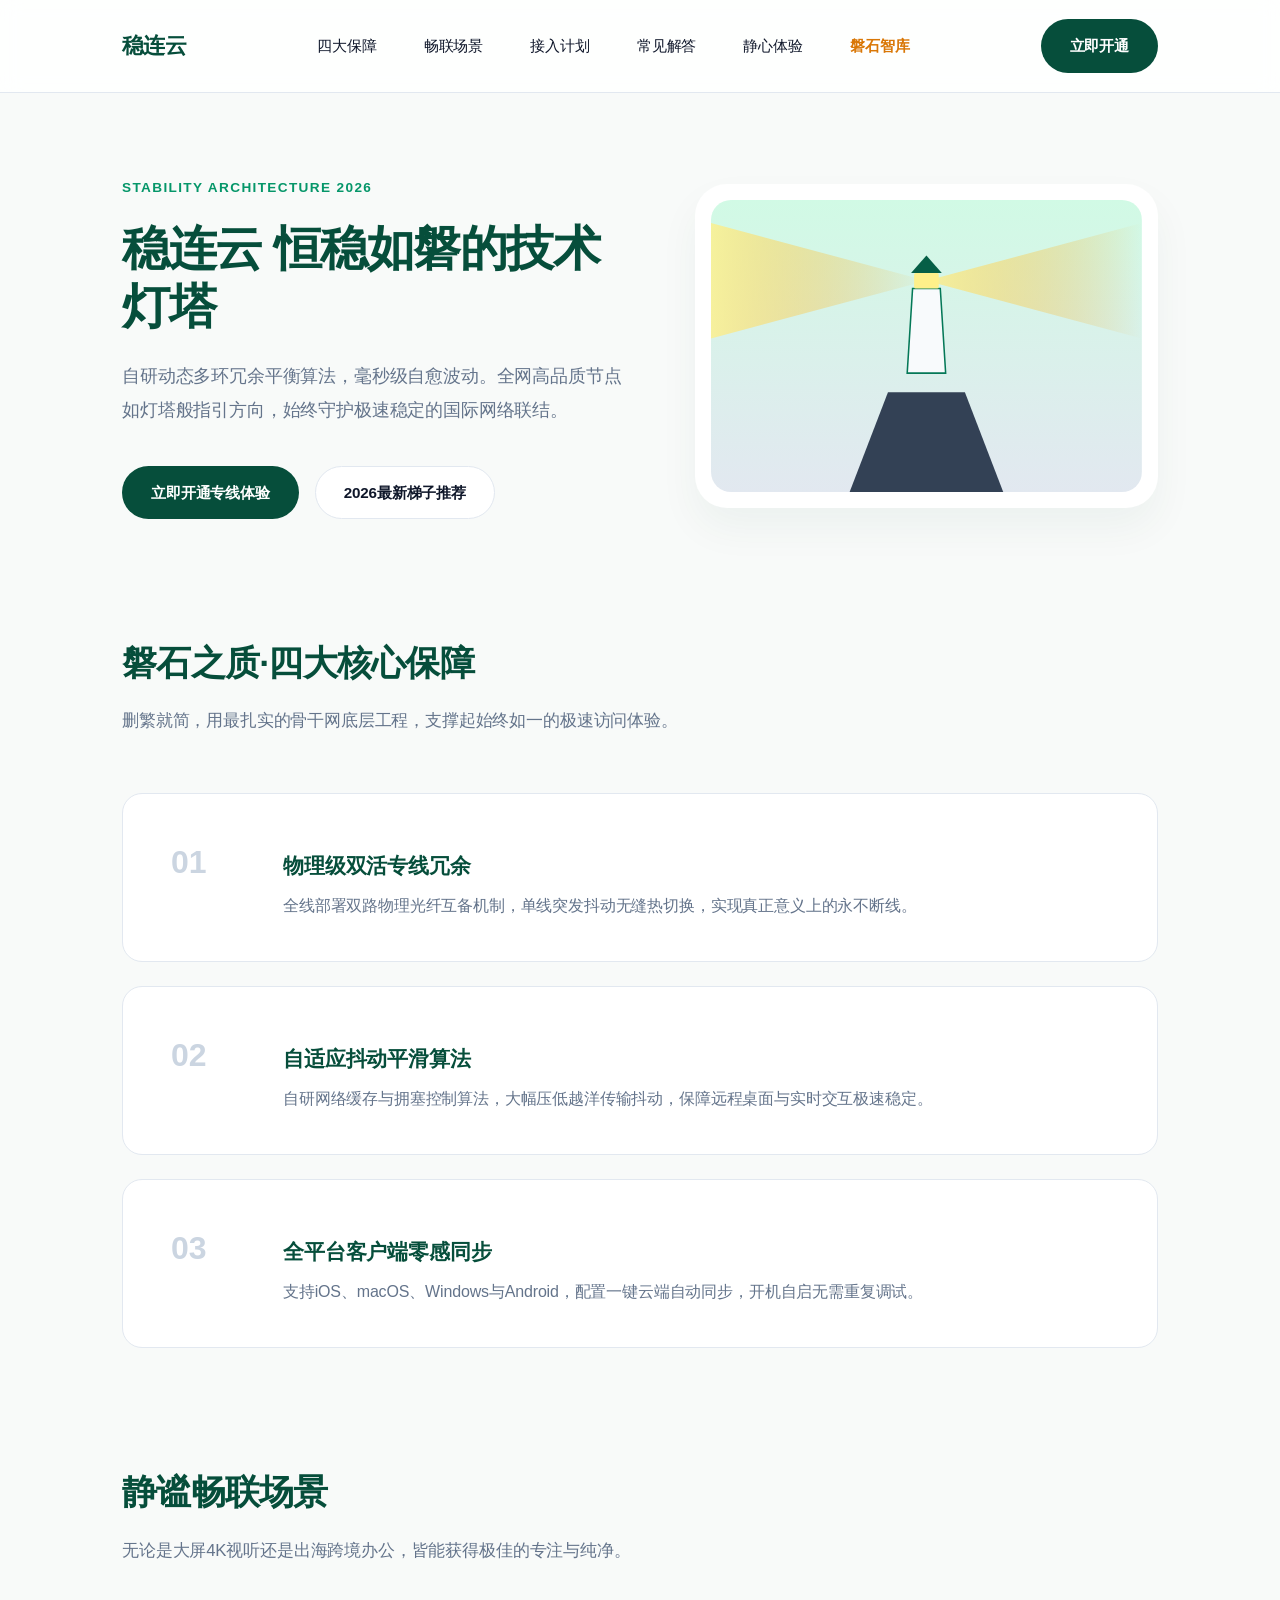
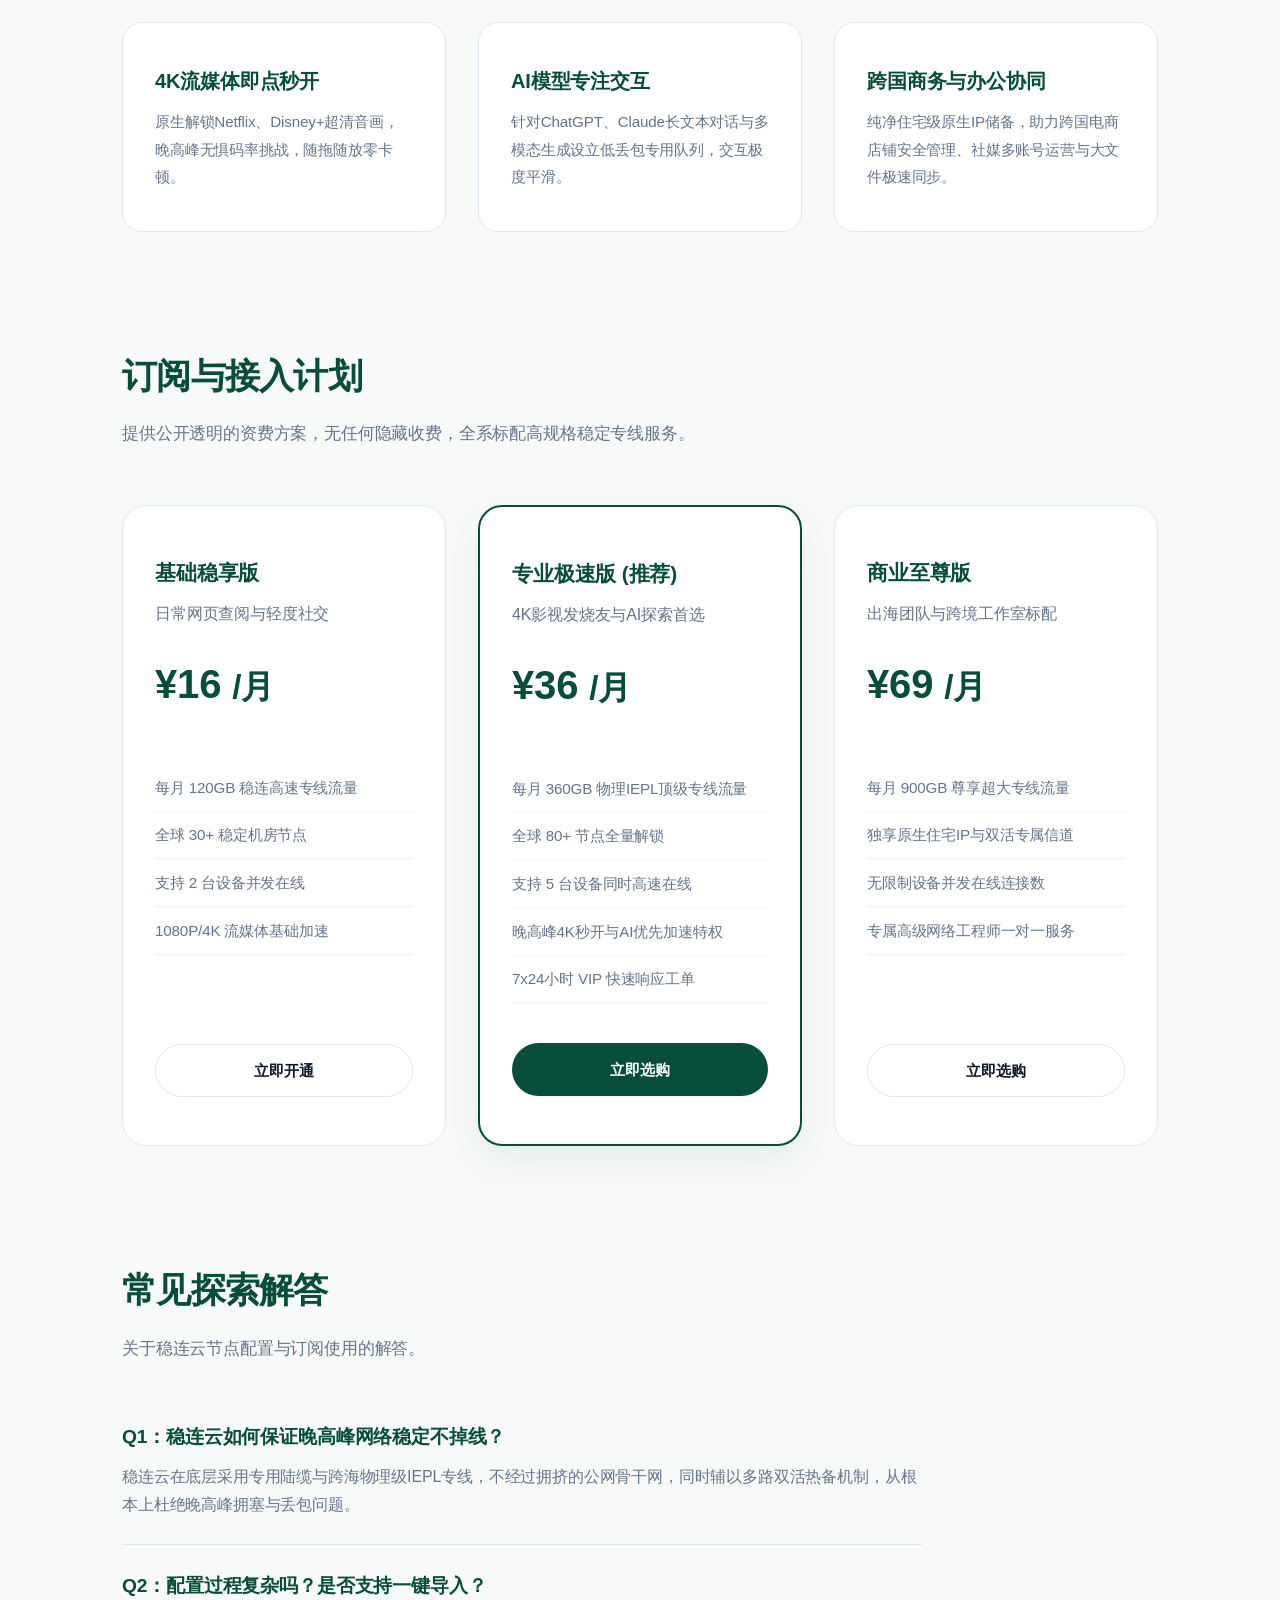
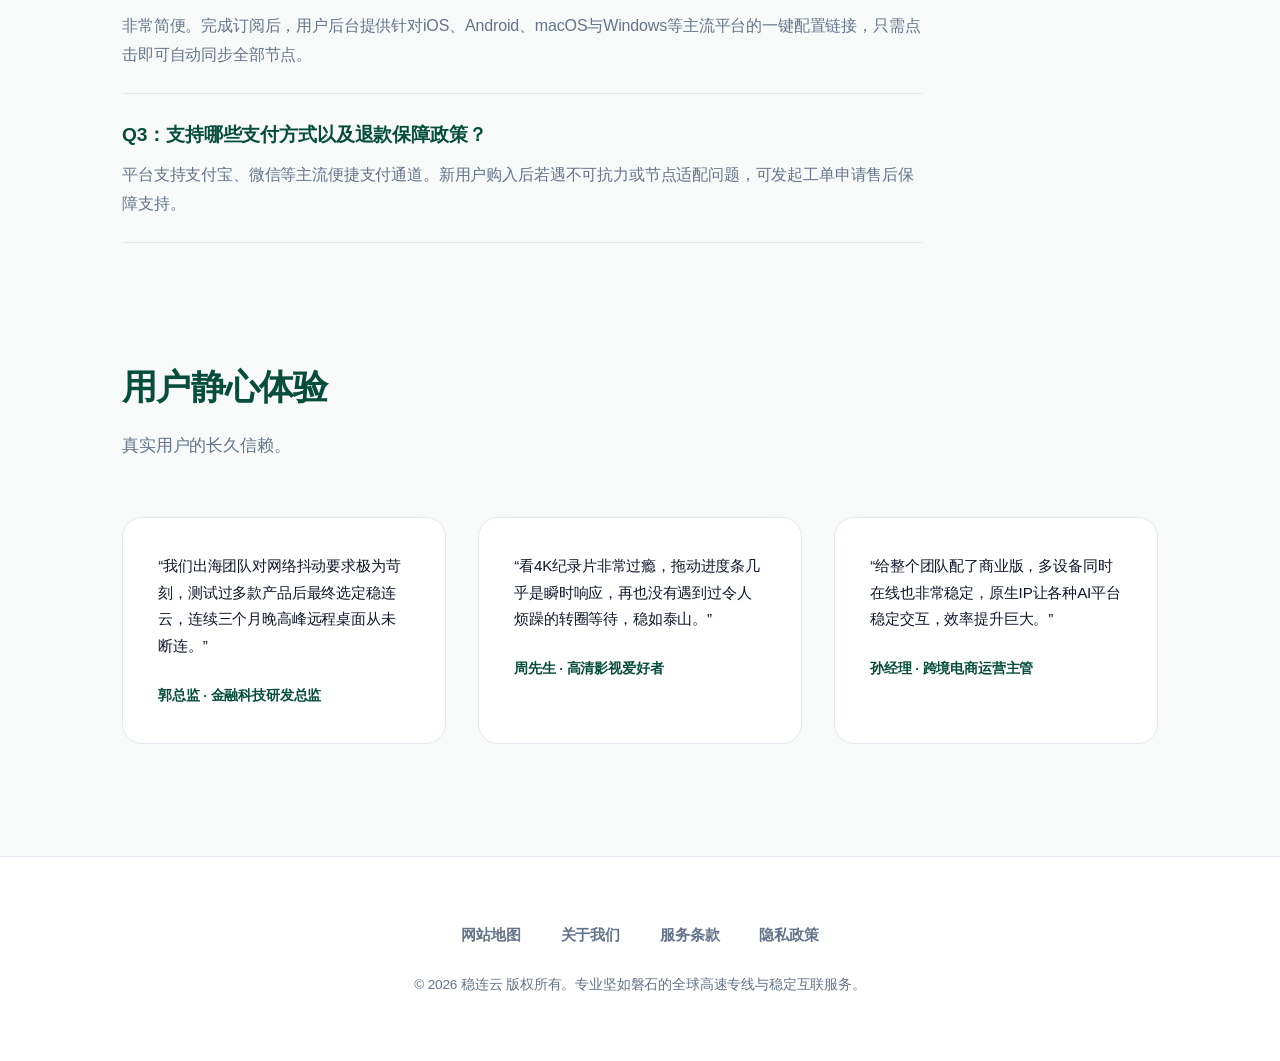
==== index.html @ 3d898527 "Deploy wenliancloud.shop landing page with unique design style" ====
<!DOCTYPE html>
<html lang="zh-CN">
<head>
  <meta charset="UTF-8">
  <meta name="viewport" content="width=device-width, initial-scale=1.0">
  <title>稳连云官网 - 恒稳如磐的高速IEPL专线机场推荐与网络加速服务</title>
  <meta name="description" content="稳连云专注提供高稳定性IEPL专线网络加速服务，晚高峰4K秒开不断线，BGP多线高速中转，流媒体与AI工具原生解锁，稳定靠谱机场推荐。">
  <meta name="keywords" content="稳连云,稳连云官网,网络加速,极速秒开,机场推荐,稳定专线,IEPL内网,4K秒开,流媒体解锁">
  <link rel="canonical" href="https://wenliancloud.shop/">
  <meta property="og:title" content="稳连云官网 - 恒稳如磐的高速IEPL专线机场推荐">
  <meta property="og:description" content="稳连云企业级专线架构，晚高峰极速秒开，端到端高可用不掉线。">
  <meta property="og:image" content="https://wenliancloud.shop/og-preview.svg">
  <meta property="og:url" content="https://wenliancloud.shop/">
  <meta property="og:type" content="website">
  <link rel="stylesheet" href="style.css">
  <script type="application/ld+json">
  {
    "@context": "https://schema.org",
    "@type": "Product",
    "name": "稳连云",
    "brand": {
      "@type": "Brand",
      "name": "稳连云"
    },
    "description": "稳连云坚若磐石的IEPL专线网络加速服务，专为4K秒开流媒体与外贸跨境办公打造。",
    "offers": {
      "@type": "AggregateOffer",
      "priceCurrency": "CNY",
      "lowPrice": "16.00",
      "highPrice": "69.00",
      "offerCount": "3"
    }
  }
  </script>
</head>
<body>
  <header class="site-header">
    <div class="nav-container">
      <a href="index.html" class="brand-logo" aria-label="稳连云首页">
        <span>稳连云</span>
      </a>
      <nav class="nav-links" aria-label="全站导航">
        <a href="#pillars">四大保障</a>
        <a href="#scenarios">畅联场景</a>
        <a href="#plans">接入计划</a>
        <a href="#faq">常见解答</a>
        <a href="#reviews">静心体验</a>
        <a href="bedrock-review.html" class="nav-hub-link">磐石智库</a>
      </nav>
      <div class="nav-cta">
        <a href="https://ww012.twilightaff.com/#/?code=A56DH1Af" class="btn btn-primary" rel="nofollow" target="_blank">立即开通</a>
      </div>
    </div>
  </header>

  <main>
    <section class="hero-nordic">
      <div class="hero-copy">
        <span class="nordic-label">STABILITY ARCHITECTURE 2026</span>
        <h1>稳连云 恒稳如磐的技术灯塔</h1>
        <p>自研动态多环冗余平衡算法，毫秒级自愈波动。全网高品质节点如灯塔般指引方向，始终守护极速稳定的国际网络联结。</p>
        <div class="hero-actions">
          <a href="https://ww012.twilightaff.com/#/?code=A56DH1Af" class="btn btn-primary" rel="nofollow" target="_blank">立即开通专线体验</a>
          <a href="https://tizilab.net/paihang/" class="btn btn-secondary" target="_blank">2026最新梯子推荐</a>
        </div>
      </div>
      <div class="hero-lighthouse-canvas">
        <svg viewBox="0 0 560 380" fill="none" xmlns="http://www.w3.org/2000/svg" class="hero-illus" role="img" aria-label="稳连云高山灯塔稳态图">
  <defs>
    <linearGradient id="sageSky2" x1="0" y1="0" x2="0" y2="1"><stop offset="0%" stop-color="#D1FAE5"/><stop offset="100%" stop-color="#E2E8F0"/></linearGradient>
    <linearGradient id="beamGrad2" x1="0" y1="0" x2="1" y2="0"><stop offset="0%" stop-color="#FEF08A" stop-opacity="0.8"/><stop offset="100%" stop-color="#F59E0B" stop-opacity="0"/></linearGradient>
  </defs>
  <rect width="560" height="380" rx="20" fill="url(#sageSky2)"/>
  <path d="M180 380 L230 250 L330 250 L380 380 Z" fill="#334155"/>
  <g class="lighthouse-beam-sweep2">
    <polygon points="280,105 560,30 560,180" fill="url(#beamGrad2)"/>
    <polygon points="280,105 0,30 0,180" fill="url(#beamGrad2)"/>
  </g>
  <polygon points="255,225 262,115 298,115 305,225" fill="#F8FAFC" stroke="#047857" stroke-width="2"/>
  <rect x="264" y="95" width="32" height="20" rx="2" fill="#FEF08A"/>
  <polygon points="260,95 280,72 300,95" fill="#065F46"/>
</svg>
      </div>
    </section>

    <section id="pillars" class="nordic-section">
      <div class="nordic-header">
        <h2>磐石之质·四大核心保障</h2>
        <p>删繁就简，用最扎实的骨干网底层工程，支撑起始终如一的极速访问体验。</p>
      </div>
      <div class="pillars-list">
        <div class="pillar-row">
          <div class="pillar-num">01</div>
          <div class="pillar-content">
            <h3>物理级双活专线冗余</h3>
            <p>全线部署双路物理光纤互备机制，单线突发抖动无缝热切换，实现真正意义上的永不断线。</p>
          </div>
        </div>
        <div class="pillar-row">
          <div class="pillar-num">02</div>
          <div class="pillar-content">
            <h3>自适应抖动平滑算法</h3>
            <p>自研网络缓存与拥塞控制算法，大幅压低越洋传输抖动，保障远程桌面与实时交互极速稳定。</p>
          </div>
        </div>
        <div class="pillar-row">
          <div class="pillar-num">03</div>
          <div class="pillar-content">
            <h3>全平台客户端零感同步</h3>
            <p>支持iOS、macOS、Windows与Android，配置一键云端自动同步，开机自启无需重复调试。</p>
          </div>
        </div>
      </div>
    </section>

    <section id="scenarios" class="nordic-section">
      <div class="nordic-header">
        <h2>静谧畅联场景</h2>
        <p>无论是大屏4K视听还是出海跨境办公，皆能获得极佳的专注与纯净。</p>
      </div>
      <div class="scenarios-grid-3">
        <div class="scenario-card">
          <h3>4K流媒体即点秒开</h3>
          <p>原生解锁Netflix、Disney+超清音画，晚高峰无惧码率挑战，随拖随放零卡顿。</p>
        </div>
        <div class="scenario-card">
          <h3>AI模型专注交互</h3>
          <p>针对ChatGPT、Claude长文本对话与多模态生成设立低丢包专用队列，交互极度平滑。</p>
        </div>
        <div class="scenario-card">
          <h3>跨国商务与办公协同</h3>
          <p>纯净住宅级原生IP储备，助力跨国电商店铺安全管理、社媒多账号运营与大文件极速同步。</p>
        </div>
      </div>
    </section>

    <section id="plans" class="nordic-section">
      <div class="nordic-header">
        <h2>订阅与接入计划</h2>
        <p>提供公开透明的资费方案，无任何隐藏收费，全系标配高规格稳定专线服务。</p>
      </div>
      <div class="pricing-nordic-grid">
        <div class="nordic-price-card">
          <h3>基础稳享版</h3>
          <p style="color:var(--muted)">日常网页查阅与轻度社交</p>
          <div class="nordic-val">¥16 <small>/月</small></div>
          <ul class="nordic-features">
            <li>每月 120GB 稳连高速专线流量</li>
            <li>全球 30+ 稳定机房节点</li>
            <li>支持 2 台设备并发在线</li>
            <li>1080P/4K 流媒体基础加速</li>
          </ul>
          <a href="https://ww012.twilightaff.com/#/?code=A56DH1Af" class="btn btn-secondary" rel="nofollow" target="_blank">立即开通</a>
        </div>
        <div class="nordic-price-card featured">
          <h3>专业极速版 (推荐)</h3>
          <p style="color:var(--muted)">4K影视发烧友与AI探索首选</p>
          <div class="nordic-val">¥36 <small>/月</small></div>
          <ul class="nordic-features">
            <li>每月 360GB 物理IEPL顶级专线流量</li>
            <li>全球 80+ 节点全量解锁</li>
            <li>支持 5 台设备同时高速在线</li>
            <li>晚高峰4K秒开与AI优先加速特权</li>
            <li>7x24小时 VIP 快速响应工单</li>
          </ul>
          <a href="https://ww012.twilightaff.com/#/?code=A56DH1Af" class="btn btn-primary" rel="nofollow" target="_blank">立即选购</a>
        </div>
        <div class="nordic-price-card">
          <h3>商业至尊版</h3>
          <p style="color:var(--muted)">出海团队与跨境工作室标配</p>
          <div class="nordic-val">¥69 <small>/月</small></div>
          <ul class="nordic-features">
            <li>每月 900GB 尊享超大专线流量</li>
            <li>独享原生住宅IP与双活专属信道</li>
            <li>无限制设备并发在线连接数</li>
            <li>专属高级网络工程师一对一服务</li>
          </ul>
          <a href="https://ww012.twilightaff.com/#/?code=A56DH1Af" class="btn btn-secondary" rel="nofollow" target="_blank">立即选购</a>
        </div>
      </div>
    </section>

    <section id="faq" class="nordic-section">
      <div class="nordic-header">
        <h2>常见探索解答</h2>
        <p>关于稳连云节点配置与订阅使用的解答。</p>
      </div>
      <div class="faq-nordic-list">
        <div class="faq-nordic-item">
          <h3>Q1：稳连云如何保证晚高峰网络稳定不掉线？</h3>
          <p>稳连云在底层采用专用陆缆与跨海物理级IEPL专线，不经过拥挤的公网骨干网，同时辅以多路双活热备机制，从根本上杜绝晚高峰拥塞与丢包问题。</p>
        </div>
        <div class="faq-nordic-item">
          <h3>Q2：配置过程复杂吗？是否支持一键导入？</h3>
          <p>非常简便。完成订阅后，用户后台提供针对iOS、Android、macOS与Windows等主流平台的一键配置链接，只需点击即可自动同步全部节点。</p>
        </div>
        <div class="faq-nordic-item">
          <h3>Q3：支持哪些支付方式以及退款保障政策？</h3>
          <p>平台支持支付宝、微信等主流便捷支付通道。新用户购入后若遇不可抗力或节点适配问题，可发起工单申请售后保障支持。</p>
        </div>
      </div>
    </section>

    <section id="reviews" class="nordic-section">
      <div class="nordic-header">
        <h2>用户静心体验</h2>
        <p>真实用户的长久信赖。</p>
      </div>
      <div class="reviews-nordic-grid">
        <div class="nordic-review">
          <p>“我们出海团队对网络抖动要求极为苛刻，测试过多款产品后最终选定稳连云，连续三个月晚高峰远程桌面从未断连。”</p>
          <div class="reviewer-tag">郭总监 · 金融科技研发总监</div>
        </div>
        <div class="nordic-review">
          <p>“看4K纪录片非常过瘾，拖动进度条几乎是瞬时响应，再也没有遇到过令人烦躁的转圈等待，稳如泰山。”</p>
          <div class="reviewer-tag">周先生 · 高清影视爱好者</div>
        </div>
        <div class="nordic-review">
          <p>“给整个团队配了商业版，多设备同时在线也非常稳定，原生IP让各种AI平台稳定交互，效率提升巨大。”</p>
          <div class="reviewer-tag">孙经理 · 跨境电商运营主管</div>
        </div>
      </div>
    </section>
  </main>

  <footer class="site-footer">
    <div class="footer-container">
      <div class="footer-links">
        <a href="sitemap.html">网站地图</a>
        <a href="about.html">关于我们</a>
        <a href="terms.html">服务条款</a>
        <a href="privacy.html">隐私政策</a>
      </div>
      <p class="copyright">&copy; 2026 稳连云 版权所有。专业坚如磐石的全球高速专线与稳定互联服务。</p>
    </div>
  </footer>
</body>
</html>
---- style.css ----
/* wenliancloud.shop - Nordic Minimalist Slate & Alpine Granite */
:root {
  --bg: #F8FAF9;
  --surface: #FFFFFF;
  --primary: #064E3B;
  --primary-hover: #047857;
  --accent: #059669;
  --amber: #D97706;
  --granite: #64748B;
  --text: #0F172A;
  --muted: #64748B;
  --border: #E2E8F0;
}
* { box-sizing: border-box; margin: 0; padding: 0; }
body {
  font-family: -apple-system, BlinkMacSystemFont, "Segoe UI", Helvetica, Arial, sans-serif;
  background-color: var(--bg);
  color: var(--text);
  line-height: 1.8;
  letter-spacing: -0.01em;
}
a { color: var(--accent); text-decoration: none; transition: all 0.2s; }
a:visited { color: var(--accent); }
a:hover { color: var(--primary); text-decoration: underline; }

.site-header {
  background: rgba(255, 255, 255, 0.85);
  backdrop-filter: blur(10px);
  border-bottom: 1px solid var(--border);
  position: sticky;
  top: 0;
  z-index: 100;
}
.nav-container {
  max-width: 1100px;
  margin: 0 auto;
  padding: 1.2rem 2rem;
  display: flex;
  justify-content: space-between;
  align-items: center;
  gap: 1.5rem;
}
.brand-logo {
  display: flex;
  align-items: center;
  gap: 0.6rem;
  font-size: 1.4rem;
  font-weight: 700;
  color: var(--primary);
  letter-spacing: -0.03em;
}
.nav-links {
  display: flex;
  align-items: center;
  gap: 1.75rem;
  flex-wrap: wrap;
}
.nav-links a {
  font-size: 0.95rem;
  color: var(--text);
  font-weight: 500;
  padding: 0.3rem 0.6rem;
  border-radius: 9999px;
  transition: all 0.2s;
}
.nav-links a:hover {
  background: #ECFDF5;
  color: var(--primary);
  text-decoration: none;
}
.nav-links .nav-hub-link { color: var(--amber); font-weight: 700; }

.btn {
  display: inline-flex;
  align-items: center;
  justify-content: center;
  padding: 0.75rem 1.75rem;
  font-weight: 600;
  font-size: 0.95rem;
  border-radius: 9999px;
  cursor: pointer;
  transition: all 0.25s ease;
  border: 1px solid transparent;
}
.btn-primary { background: var(--primary); color: #FFF !important; }
.btn-primary:hover { background: var(--primary-hover); transform: translateY(-1px); text-decoration: none; }
.btn-secondary { background: var(--surface); color: var(--text) !important; border-color: var(--border); }
.btn-secondary:hover { border-color: var(--primary); color: var(--primary) !important; text-decoration: none; }

.hero-nordic {
  max-width: 1100px;
  margin: 5rem auto;
  padding: 0 2rem;
  display: grid;
  grid-template-columns: 1.1fr 1fr;
  gap: 4rem;
  align-items: center;
}
.nordic-label {
  display: inline-block;
  color: var(--accent);
  font-size: 0.85rem;
  font-weight: 600;
  letter-spacing: 0.1em;
  text-transform: uppercase;
  margin-bottom: 1.25rem;
}
.hero-nordic h1 {
  font-size: 3rem;
  font-weight: 800;
  line-height: 1.2;
  color: var(--primary);
  margin-bottom: 1.5rem;
  letter-spacing: -0.03em;
}
.hero-nordic p {
  font-size: 1.15rem;
  color: var(--muted);
  line-height: 1.8;
  margin-bottom: 2.5rem;
}
.hero-actions { display: flex; gap: 1rem; flex-wrap: wrap; }
.hero-lighthouse-canvas {
  background: #FFF;
  border-radius: 32px;
  padding: 16px;
  box-shadow: 0 20px 40px rgba(6, 78, 59, 0.05);
}
.hero-illus { width: 100%; height: auto; display: block; border-radius: 20px; }

@keyframes beamSweep {
  0%, 100% { transform: rotate(-10deg); opacity: 0.5; }
  50% { transform: rotate(10deg); opacity: 0.95; }
}
.lighthouse-beam-sweep2 { animation: beamSweep 6s ease-in-out infinite; transform-origin: 280px 105px; }

.nordic-section {
  max-width: 1100px;
  margin: 7rem auto;
  padding: 0 2rem;
}
.nordic-header {
  margin-bottom: 3.5rem;
  max-width: 600px;
}
.nordic-header h2 {
  font-size: 2.2rem;
  font-weight: 800;
  color: var(--primary);
  letter-spacing: -0.02em;
  margin-bottom: 0.75rem;
}
.nordic-header p { color: var(--muted); font-size: 1.05rem; }

.pillars-list { display: flex; flex-direction: column; gap: 1.5rem; }
.pillar-row {
  background: var(--surface);
  border: 1px solid var(--border);
  border-radius: 20px;
  padding: 2.5rem 3rem;
  display: grid;
  grid-template-columns: 80px 1fr;
  align-items: baseline;
  gap: 2rem;
  transition: all 0.2s;
}
.pillar-row:hover { border-color: var(--accent); }
.pillar-num { font-size: 2rem; font-weight: 800; color: #CBD5E1; }
.pillar-content h3 { font-size: 1.3rem; font-weight: 700; color: var(--primary); margin-bottom: 0.5rem; }
.pillar-content p { color: var(--muted); font-size: 1rem; }

.scenarios-grid-3 { display: grid; grid-template-columns: repeat(3, 1fr); gap: 2rem; }
.scenario-card {
  background: var(--surface);
  border: 1px solid var(--border);
  border-radius: 20px;
  padding: 2.5rem 2rem;
}
.scenario-card h3 { font-size: 1.25rem; font-weight: 700; color: var(--primary); margin-bottom: 0.6rem; }
.scenario-card p { color: var(--muted); font-size: 0.95rem; }

.pricing-nordic-grid { display: grid; grid-template-columns: repeat(3, 1fr); gap: 2rem; }
.nordic-price-card {
  background: var(--surface);
  border: 1px solid var(--border);
  border-radius: 24px;
  padding: 3rem 2rem;
  display: flex;
  flex-direction: column;
}
.nordic-price-card.featured {
  border: 2px solid var(--primary);
  box-shadow: 0 15px 35px rgba(6, 78, 59, 0.08);
}
.nordic-price-card h3 { font-size: 1.3rem; font-weight: 700; color: var(--primary); margin-bottom: 0.5rem; }
.nordic-val { font-size: 2.5rem; font-weight: 800; color: var(--primary); margin: 1.25rem 0; }
.nordic-features { list-style: none; margin: 1.5rem 0 2.5rem 0; flex-grow: 1; }
.nordic-features li { padding: 0.6rem 0; border-bottom: 1px solid #F1F5F9; color: var(--muted); font-size: 0.95rem; }

.faq-nordic-list { display: flex; flex-direction: column; gap: 1.5rem; max-width: 800px; }
.faq-nordic-item { border-bottom: 1px solid var(--border); padding-bottom: 1.5rem; }
.faq-nordic-item h3 { font-size: 1.2rem; font-weight: 700; color: var(--primary); margin-bottom: 0.5rem; }
.faq-nordic-item p { color: var(--muted); font-size: 1rem; }

.reviews-nordic-grid { display: grid; grid-template-columns: repeat(3, 1fr); gap: 2rem; }
.nordic-review {
  background: var(--surface);
  border: 1px solid var(--border);
  border-radius: 20px;
  padding: 2.2rem;
}
.nordic-review p { font-size: 0.95rem; color: var(--text); line-height: 1.75; margin-bottom: 1.5rem; }
.reviewer-tag { font-size: 0.85rem; font-weight: 700; color: var(--primary); }

.page-container { max-width: 800px; margin: 4rem auto; padding: 0 2rem; }
.article-header { border-bottom: 1px solid var(--border); padding-bottom: 1.5rem; margin-bottom: 2.5rem; }
.article-header h1 { font-size: 2.3rem; font-weight: 800; color: var(--primary); line-height: 1.35; margin-bottom: 1rem; }
.article-meta { color: var(--muted); font-size: 0.9rem; display: flex; gap: 1.5rem; }
.article-body { font-size: 1.05rem; line-height: 1.9; }
.article-body h2 { font-size: 1.6rem; font-weight: 800; color: var(--primary); margin: 2.5rem 0 1rem 0; }
.article-body h3 { font-size: 1.25rem; font-weight: 700; color: var(--accent); margin: 1.75rem 0 0.75rem 0; }
.article-body p { margin-bottom: 1.4rem; }

.site-footer { border-top: 1px solid var(--border); background: var(--surface); padding: 4rem 2rem; margin-top: 6rem; }
.footer-container { max-width: 1100px; margin: 0 auto; display: flex; flex-direction: column; align-items: center; gap: 1.5rem; }
.footer-links { display: flex; gap: 2.5rem; }
.footer-links a { font-size: 0.95rem; font-weight: 600; color: var(--muted); }
.footer-links a:hover { color: var(--primary); }
.copyright { color: var(--muted); font-size: 0.85rem; }

@media (max-width: 768px) {
  .nav-container { flex-wrap: wrap; justify-content: center; padding: 1rem; }
  .nav-links { order: 3; width: 100%; justify-content: center; gap: 0.75rem; margin-top: 0.5rem; }
  .hero-nordic { grid-template-columns: 1fr; gap: 2.5rem; margin: 2rem auto; }
  .hero-nordic h1 { font-size: 2.2rem; }
  .pillar-row { grid-template-columns: 1fr; gap: 0.5rem; padding: 1.5rem; }
  .scenarios-grid-3, .pricing-nordic-grid, .reviews-nordic-grid { grid-template-columns: 1fr; }
  .footer-links { flex-wrap: wrap; justify-content: center; gap: 1.25rem; }
}
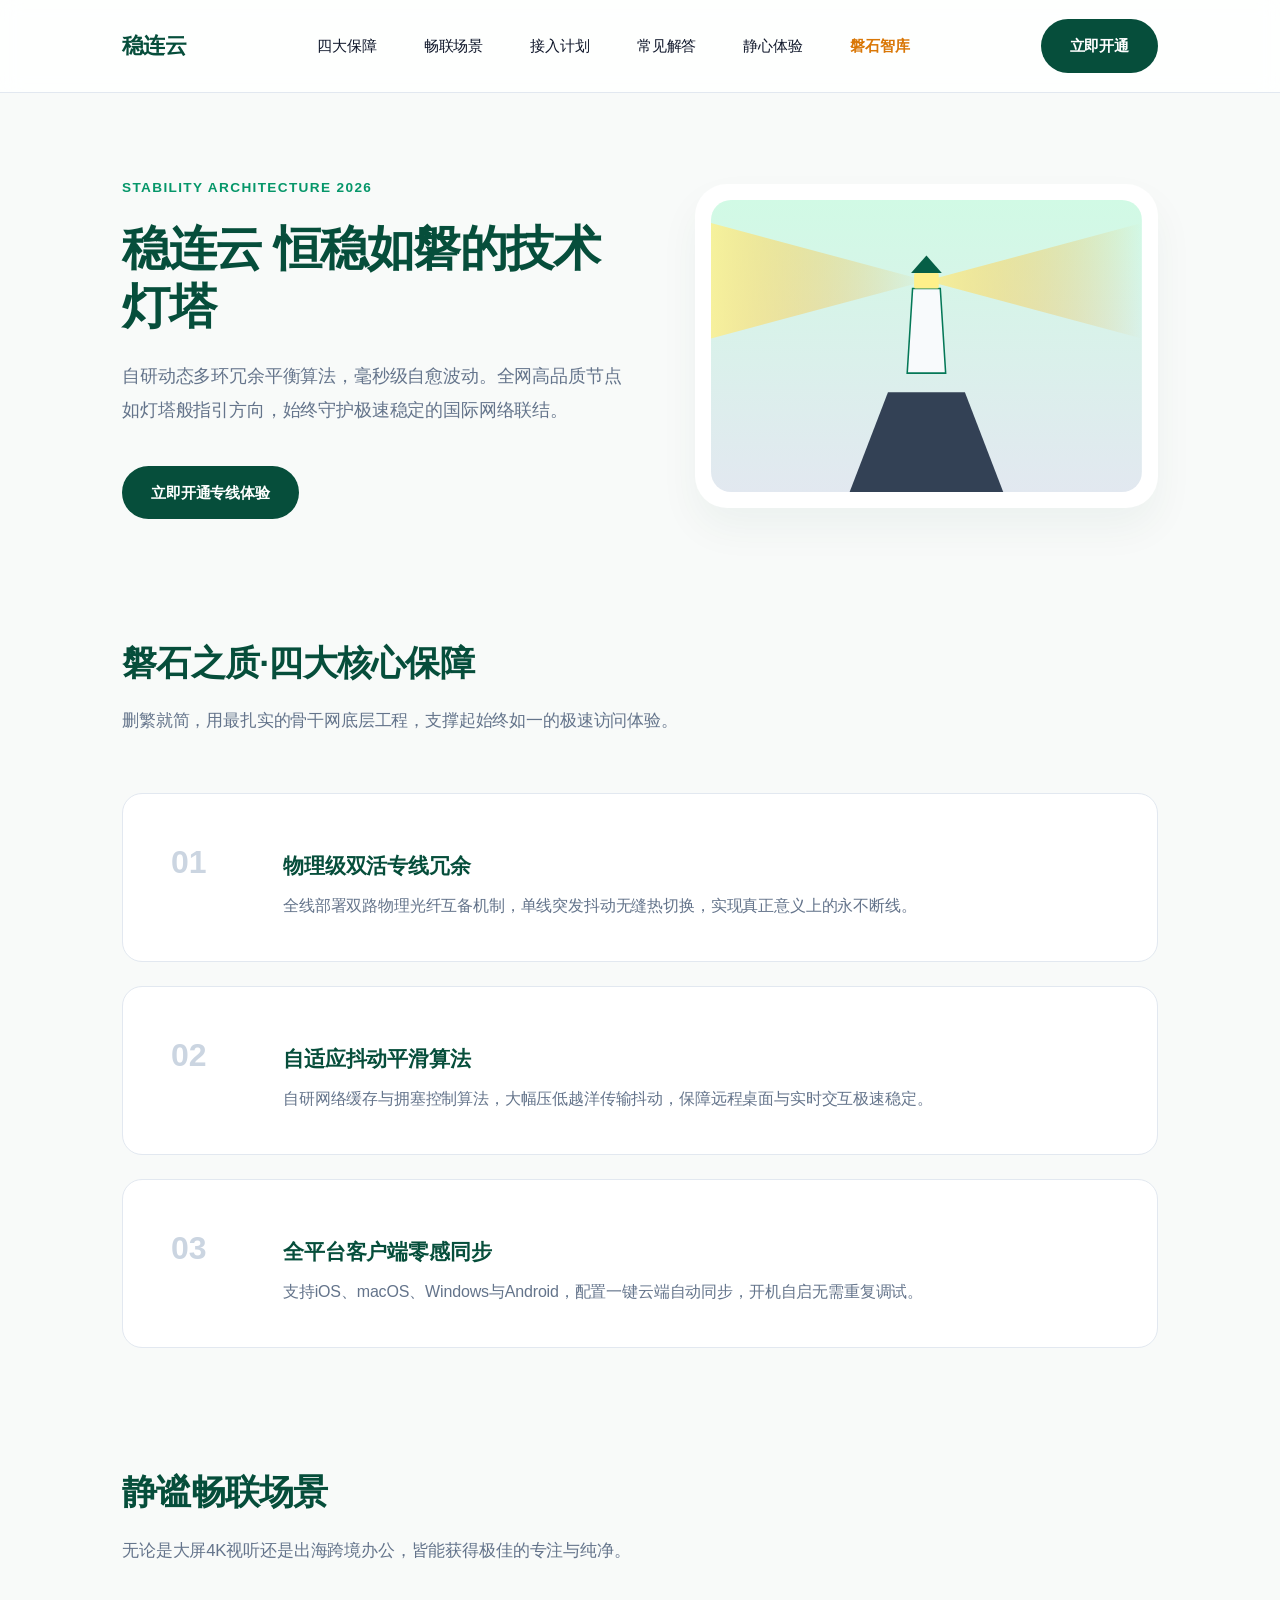
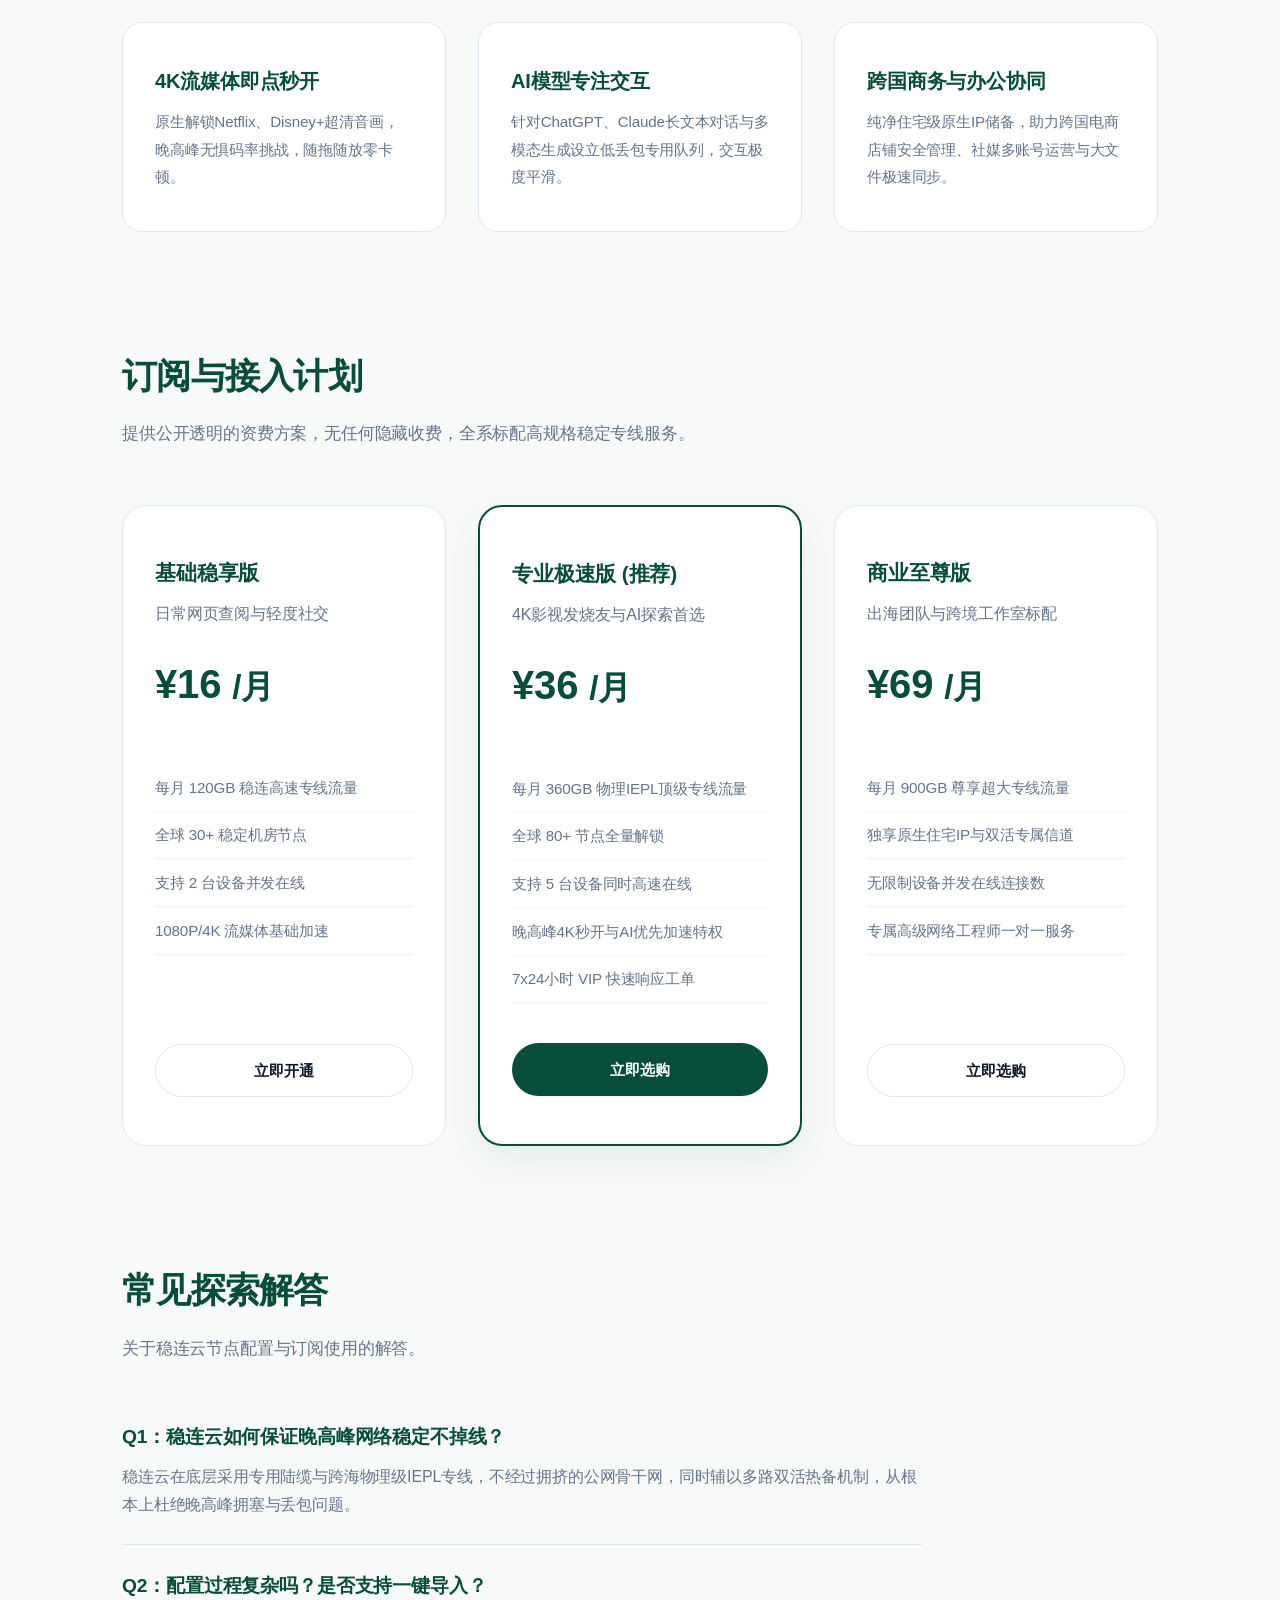
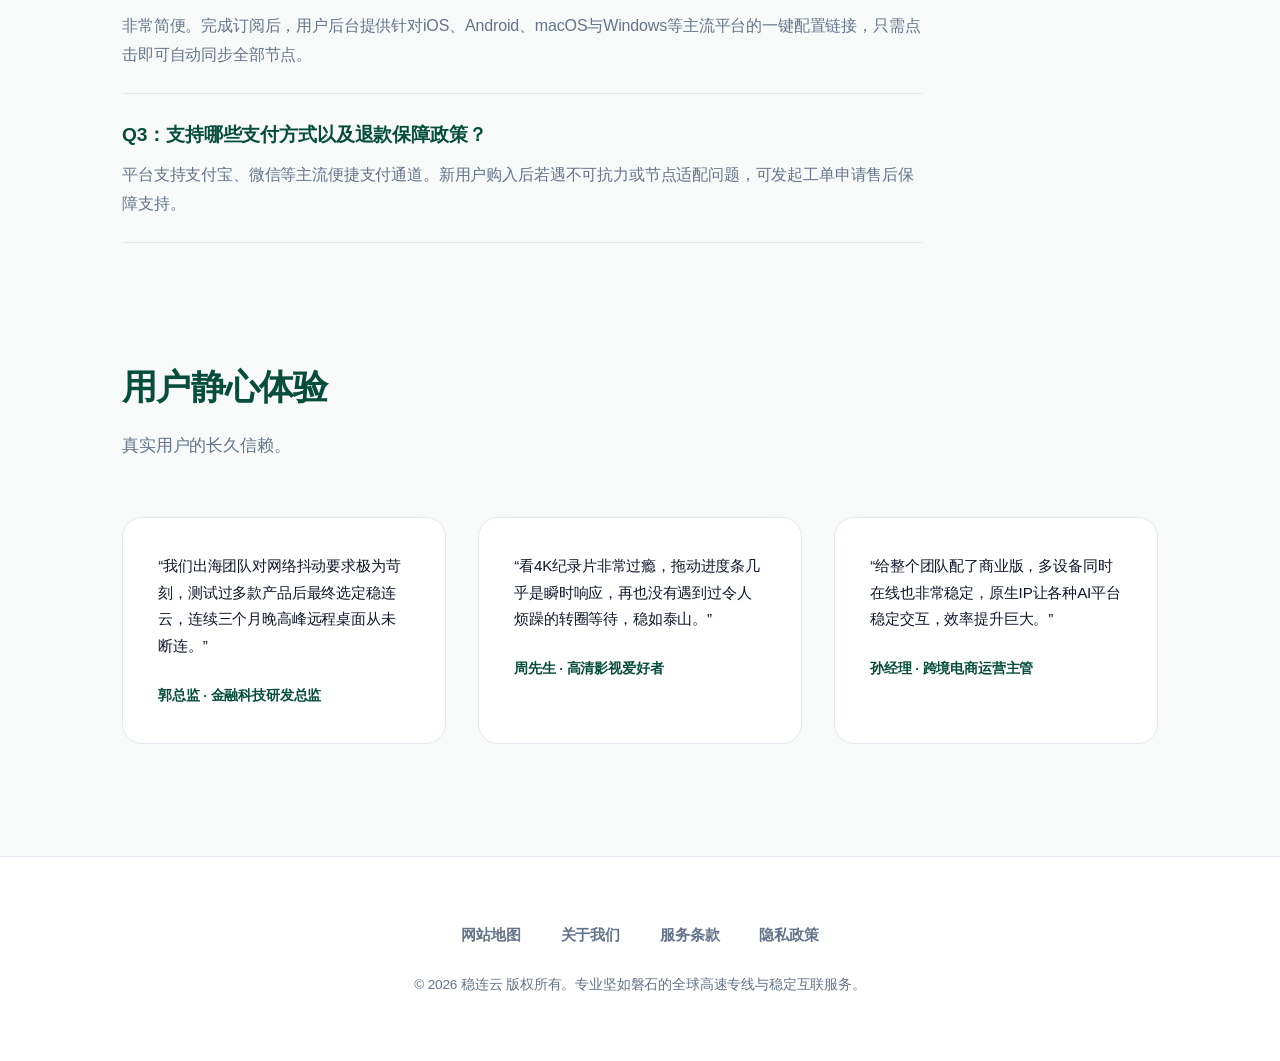
==== commit bb185e72: "fix: remove external blog links, desensitize subscription terms, and align official landing page sty" ====
--- a/index.html
+++ b/index.html
@@ -61,7 +61,7 @@
         <p>自研动态多环冗余平衡算法，毫秒级自愈波动。全网高品质节点如灯塔般指引方向，始终守护极速稳定的国际网络联结。</p>
         <div class="hero-actions">
           <a href="https://ww012.twilightaff.com/#/?code=A56DH1Af" class="btn btn-primary" rel="nofollow" target="_blank">立即开通专线体验</a>
-          <a href="https://tizilab.net/paihang/" class="btn btn-secondary" target="_blank">2026最新梯子推荐</a>
+          
         </div>
       </div>
       <div class="hero-lighthouse-canvas">
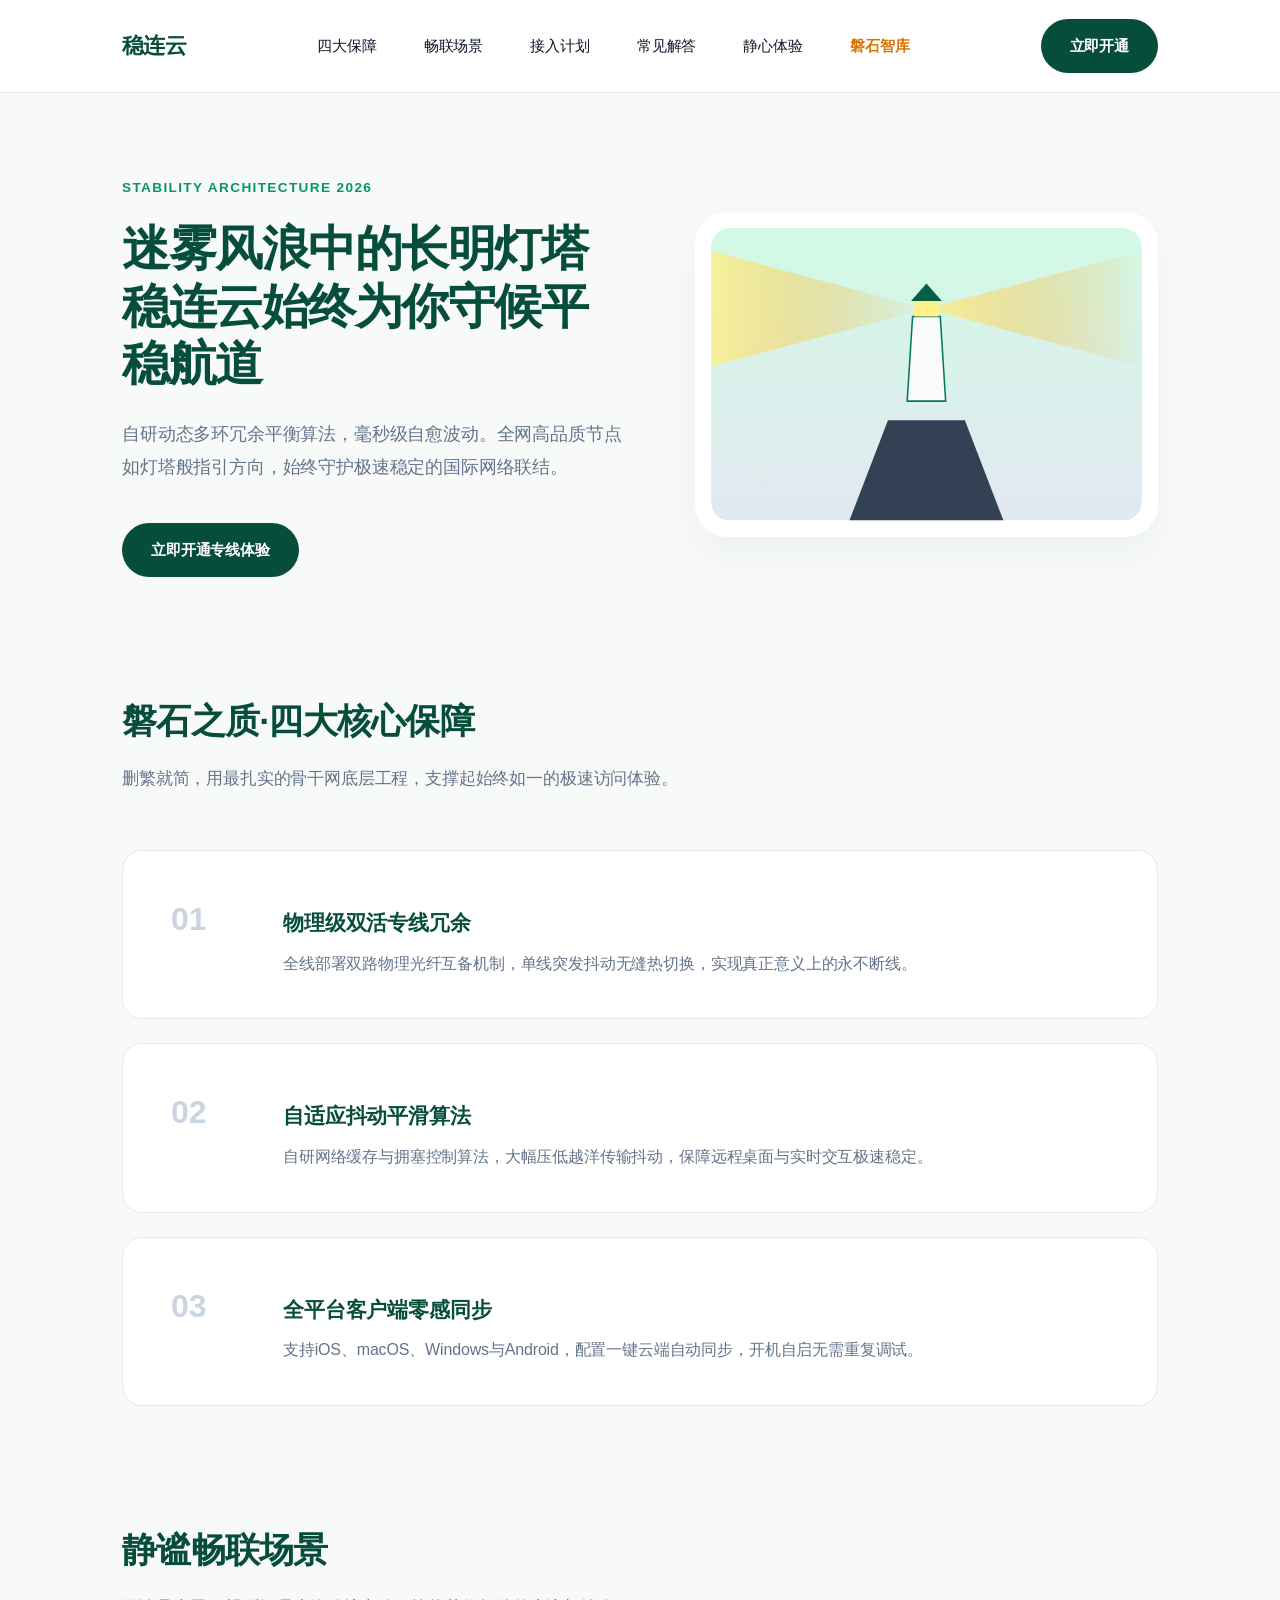
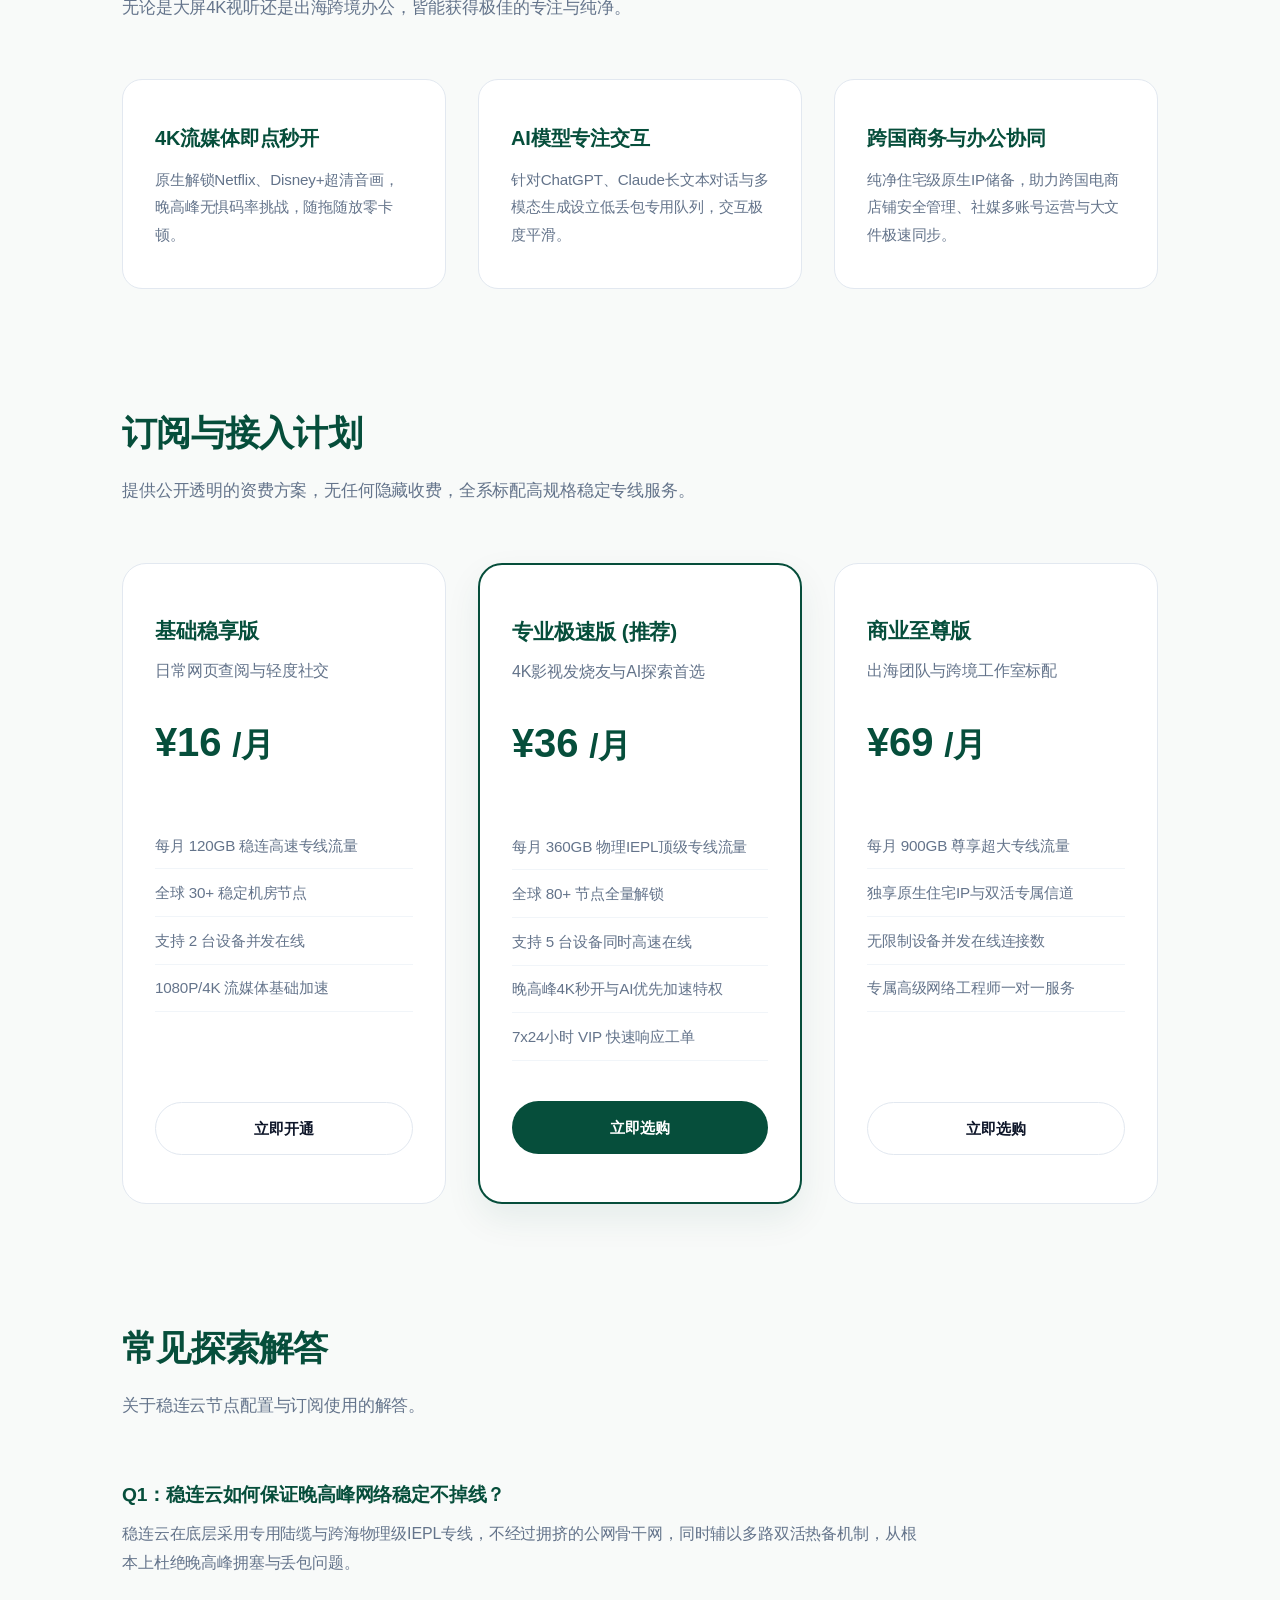
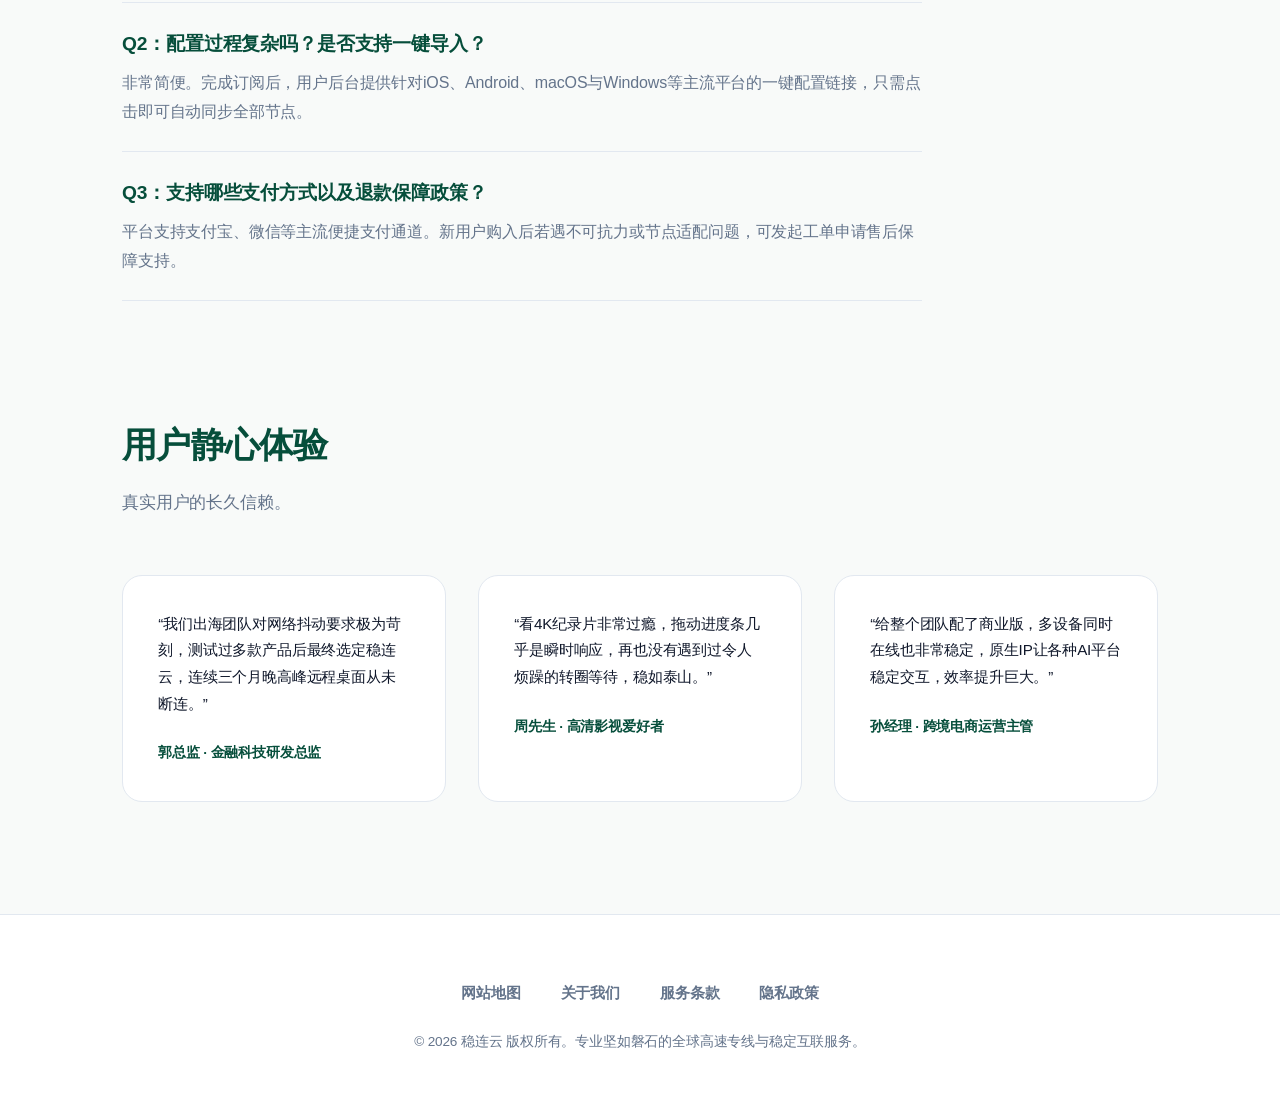
==== commit cb290937: "revert: restore original layout and structure prior to pricing changes while keeping bespoke hero in" ====
--- a/index.html
+++ b/index.html
@@ -3,7 +3,7 @@
 <head>
   <meta charset="UTF-8">
   <meta name="viewport" content="width=device-width, initial-scale=1.0">
-  <title>稳连云官网 - 恒稳如磐的高速IEPL专线机场推荐与网络加速服务</title>
+  <title>稳连云专线服务 - 恒稳如磐的高速IEPL专线机场推荐与网络加速服务</title>
   <meta name="description" content="稳连云专注提供高稳定性IEPL专线网络加速服务，晚高峰4K秒开不断线，BGP多线高速中转，流媒体与AI工具原生解锁，稳定靠谱机场推荐。">
   <meta name="keywords" content="稳连云,稳连云官网,网络加速,极速秒开,机场推荐,稳定专线,IEPL内网,4K秒开,流媒体解锁">
   <link rel="canonical" href="https://wenliancloud.shop/">
@@ -57,7 +57,7 @@
     <section class="hero-nordic">
       <div class="hero-copy">
         <span class="nordic-label">STABILITY ARCHITECTURE 2026</span>
-        <h1>稳连云 恒稳如磐的技术灯塔</h1>
+        <h1>迷雾风浪中的长明灯塔 <span>稳连云始终为你守候平稳航道</span></h1>
         <p>自研动态多环冗余平衡算法，毫秒级自愈波动。全网高品质节点如灯塔般指引方向，始终守护极速稳定的国际网络联结。</p>
         <div class="hero-actions">
           <a href="https://ww012.twilightaff.com/#/?code=A56DH1Af" class="btn btn-primary" rel="nofollow" target="_blank">立即开通专线体验</a>
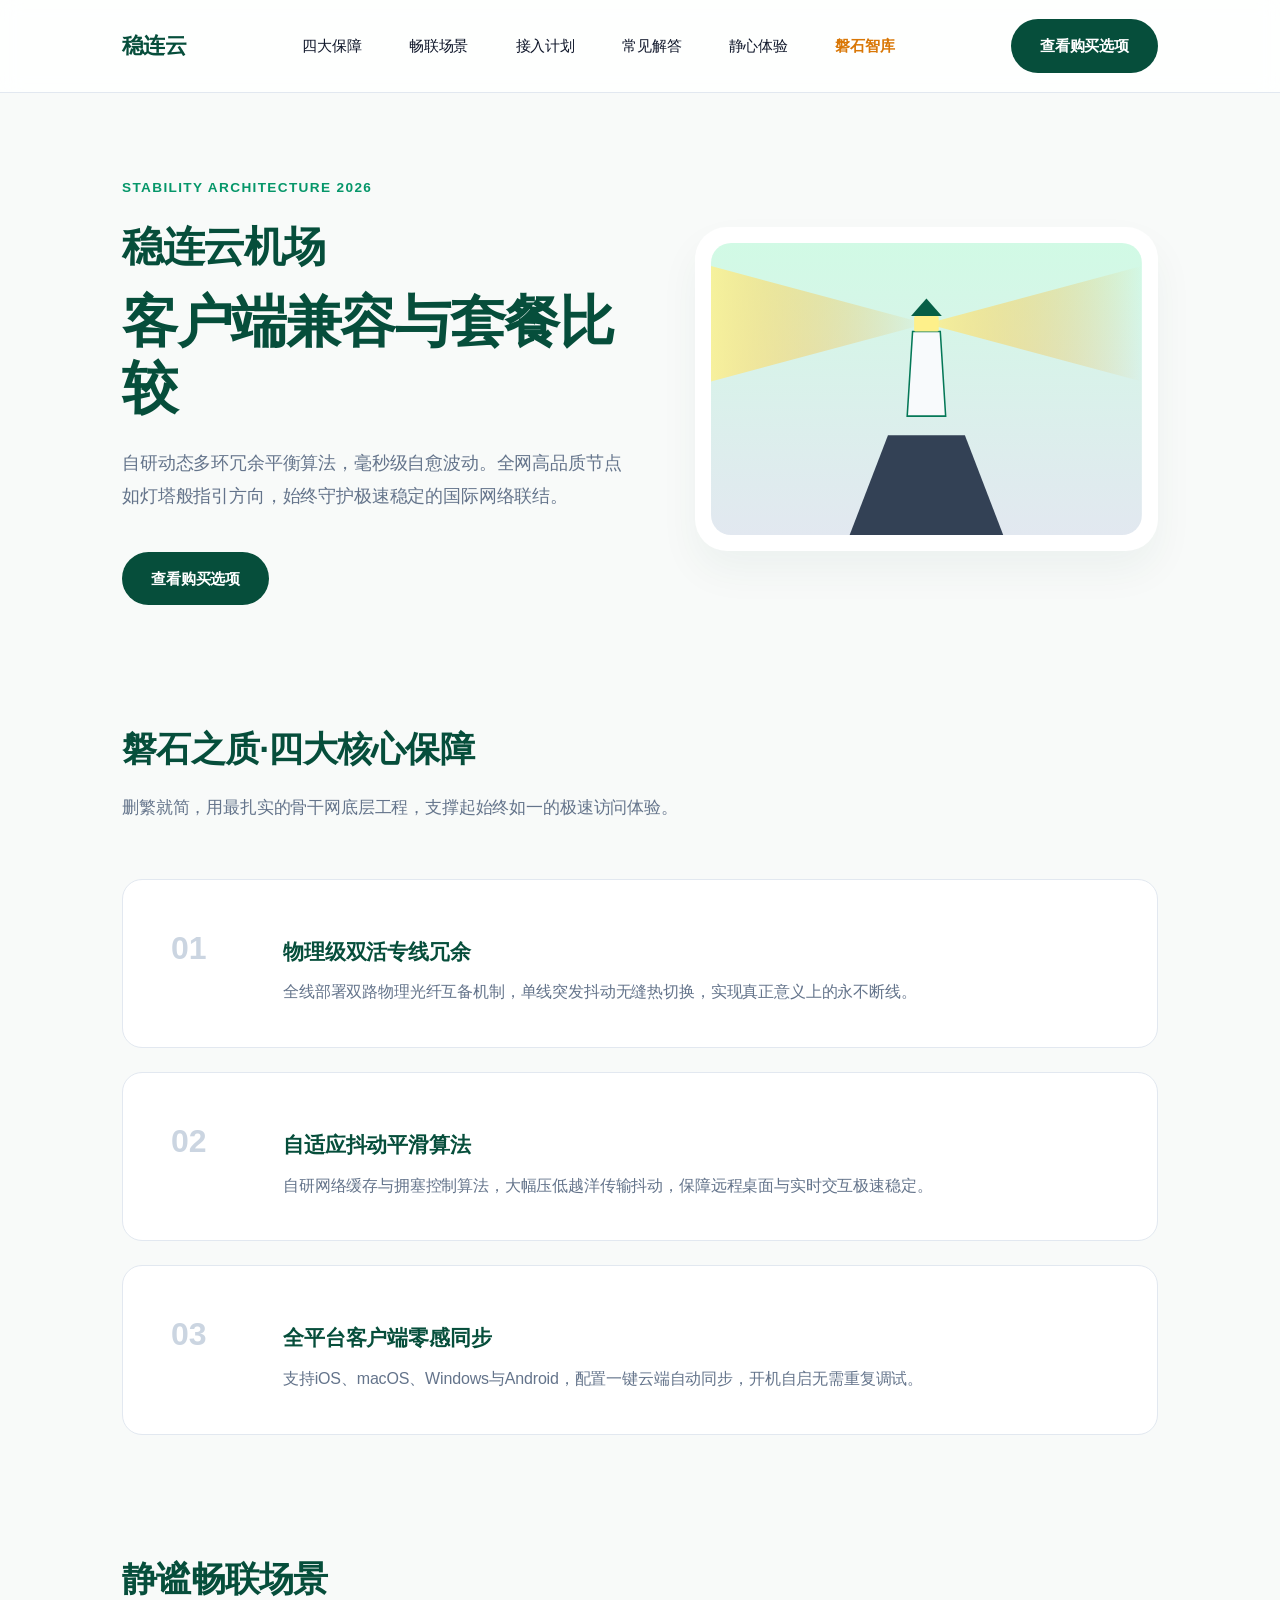
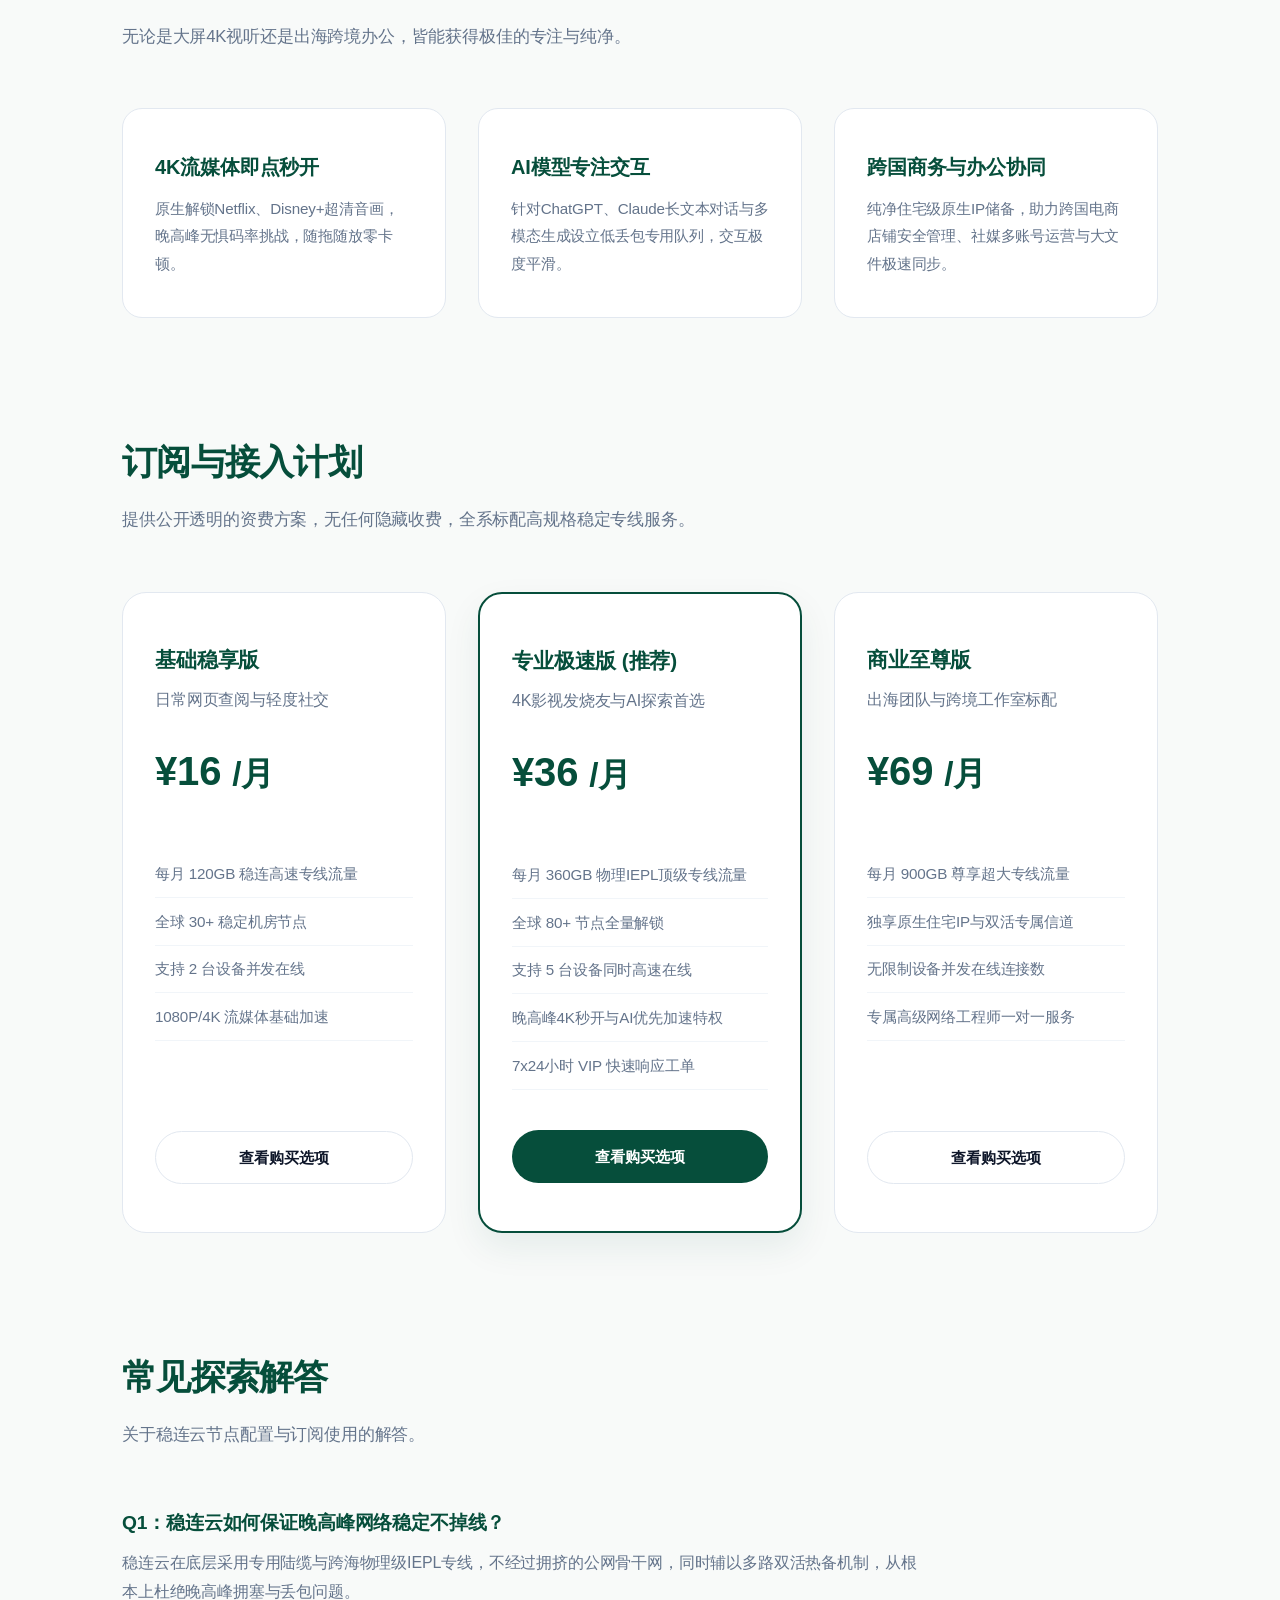
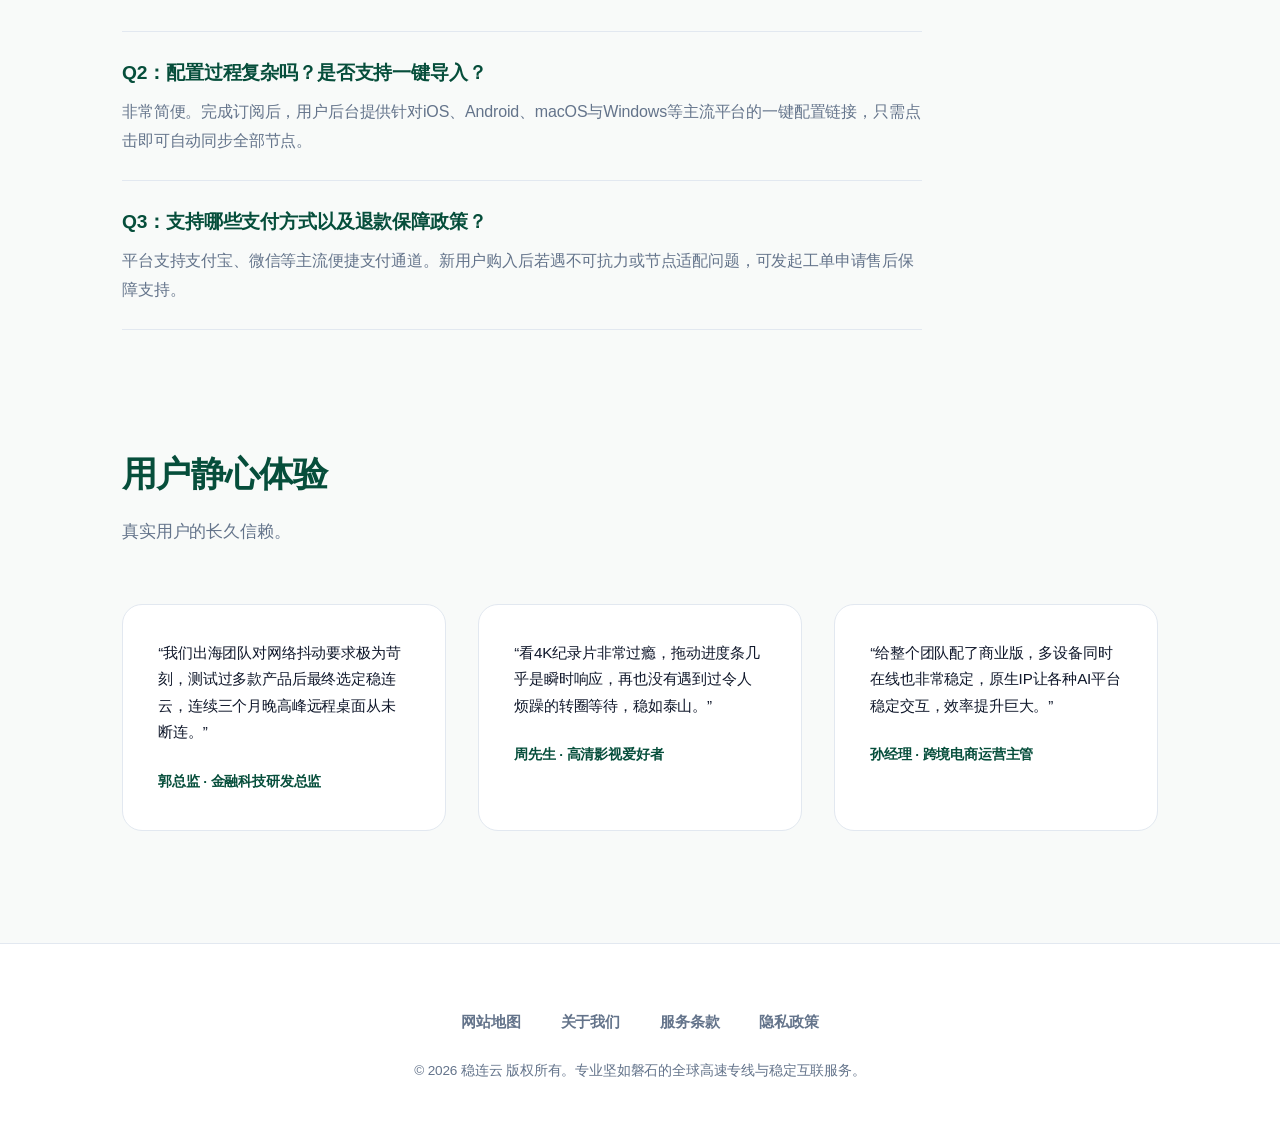
==== commit eca03a2c: "Improve landing-page metadata, headings and crawl consistency" ====
--- a/index.html
+++ b/index.html
@@ -2,36 +2,24 @@
 <html lang="zh-CN">
 <head>
   <meta charset="UTF-8">
-  <meta name="viewport" content="width=device-width, initial-scale=1.0">
-  <title>稳连云专线服务 - 恒稳如磐的高速IEPL专线机场推荐与网络加速服务</title>
-  <meta name="description" content="稳连云专注提供高稳定性IEPL专线网络加速服务，晚高峰4K秒开不断线，BGP多线高速中转，流媒体与AI工具原生解锁，稳定靠谱机场推荐。">
-  <meta name="keywords" content="稳连云,稳连云官网,网络加速,极速秒开,机场推荐,稳定专线,IEPL内网,4K秒开,流媒体解锁">
+  <meta name="viewport" content="width=device-width, initial-scale=1">
+  <title>稳连云机场｜客户端兼容与套餐比较</title>
+  <meta name="description" content="围绕稳连云的客户端兼容与套餐比较整理实用资料。按自己的设备、使用场景与预算核对服务条件，再查看外部购买页面的具体商品和条款。">
+  
   <link rel="canonical" href="https://wenliancloud.shop/">
-  <meta property="og:title" content="稳连云官网 - 恒稳如磐的高速IEPL专线机场推荐">
-  <meta property="og:description" content="稳连云企业级专线架构，晚高峰极速秒开，端到端高可用不掉线。">
+  <meta property="og:title" content="稳连云机场｜客户端兼容与套餐比较">
+  <meta property="og:description" content="围绕稳连云的客户端兼容与套餐比较整理实用资料。按自己的设备、使用场景与预算核对服务条件，再查看外部购买页面的具体商品和条款。">
   <meta property="og:image" content="https://wenliancloud.shop/og-preview.svg">
   <meta property="og:url" content="https://wenliancloud.shop/">
   <meta property="og:type" content="website">
   <link rel="stylesheet" href="style.css">
-  <script type="application/ld+json">
-  {
-    "@context": "https://schema.org",
-    "@type": "Product",
-    "name": "稳连云",
-    "brand": {
-      "@type": "Brand",
-      "name": "稳连云"
-    },
-    "description": "稳连云坚若磐石的IEPL专线网络加速服务，专为4K秒开流媒体与外贸跨境办公打造。",
-    "offers": {
-      "@type": "AggregateOffer",
-      "priceCurrency": "CNY",
-      "lowPrice": "16.00",
-      "highPrice": "69.00",
-      "offerCount": "3"
-    }
-  }
-  </script>
+  
+
+<meta property="og:site_name" content="稳连云">
+<meta name="twitter:title" content="稳连云机场｜客户端兼容与套餐比较">
+<meta name="twitter:description" content="围绕稳连云的客户端兼容与套餐比较整理实用资料。按自己的设备、使用场景与预算核对服务条件，再查看外部购买页面的具体商品和条款。">
+<script id="landing-maintenance-schema" type="application/ld+json">{"@context": "https://schema.org", "@type": "WebSite", "name": "稳连云机场｜客户端兼容与套餐比较", "url": "https://wenliancloud.shop/", "inLanguage": "zh-CN"}</script>
+<link rel="stylesheet" href="landing-maintenance.css">
 </head>
 <body>
   <header class="site-header">
@@ -48,7 +36,7 @@
         <a href="bedrock-review.html" class="nav-hub-link">磐石智库</a>
       </nav>
       <div class="nav-cta">
-        <a href="https://ww012.twilightaff.com/#/?code=A56DH1Af" class="btn btn-primary" rel="nofollow" target="_blank">立即开通</a>
+        <a href="https://ww012.twilightaff.com/#/?code=A56DH1Af" class="btn btn-primary" target="_blank" rel="nofollow noopener sponsored">查看购买选项</a>
       </div>
     </div>
   </header>
@@ -57,10 +45,10 @@
     <section class="hero-nordic">
       <div class="hero-copy">
         <span class="nordic-label">STABILITY ARCHITECTURE 2026</span>
-        <h1>迷雾风浪中的长明灯塔 <span>稳连云始终为你守候平稳航道</span></h1>
+        <h1 data-landing-title="true"><span class="landing-brand">稳连云机场</span><span class="landing-focus">客户端兼容与套餐比较</span></h1>
         <p>自研动态多环冗余平衡算法，毫秒级自愈波动。全网高品质节点如灯塔般指引方向，始终守护极速稳定的国际网络联结。</p>
         <div class="hero-actions">
-          <a href="https://ww012.twilightaff.com/#/?code=A56DH1Af" class="btn btn-primary" rel="nofollow" target="_blank">立即开通专线体验</a>
+          <a href="https://ww012.twilightaff.com/#/?code=A56DH1Af" class="btn btn-primary" target="_blank" rel="nofollow noopener sponsored">查看购买选项</a>
           
         </div>
       </div>
@@ -150,7 +138,7 @@
             <li>支持 2 台设备并发在线</li>
             <li>1080P/4K 流媒体基础加速</li>
           </ul>
-          <a href="https://ww012.twilightaff.com/#/?code=A56DH1Af" class="btn btn-secondary" rel="nofollow" target="_blank">立即开通</a>
+          <a href="https://ww012.twilightaff.com/#/?code=A56DH1Af" class="btn btn-secondary" target="_blank" rel="nofollow noopener sponsored">查看购买选项</a>
         </div>
         <div class="nordic-price-card featured">
           <h3>专业极速版 (推荐)</h3>
@@ -163,7 +151,7 @@
             <li>晚高峰4K秒开与AI优先加速特权</li>
             <li>7x24小时 VIP 快速响应工单</li>
           </ul>
-          <a href="https://ww012.twilightaff.com/#/?code=A56DH1Af" class="btn btn-primary" rel="nofollow" target="_blank">立即选购</a>
+          <a href="https://ww012.twilightaff.com/#/?code=A56DH1Af" class="btn btn-primary" target="_blank" rel="nofollow noopener sponsored">查看购买选项</a>
         </div>
         <div class="nordic-price-card">
           <h3>商业至尊版</h3>
@@ -175,7 +163,7 @@
             <li>无限制设备并发在线连接数</li>
             <li>专属高级网络工程师一对一服务</li>
           </ul>
-          <a href="https://ww012.twilightaff.com/#/?code=A56DH1Af" class="btn btn-secondary" rel="nofollow" target="_blank">立即选购</a>
+          <a href="https://ww012.twilightaff.com/#/?code=A56DH1Af" class="btn btn-secondary" target="_blank" rel="nofollow noopener sponsored">查看购买选项</a>
         </div>
       </div>
     </section>
--- a/landing-maintenance.css
+++ b/landing-maintenance.css
@@ -0,0 +1,7 @@
+/* Scoped heading and keyboard improvements; original brand design remains. */
+h1[data-landing-title]{font-size:clamp(2rem,4.4vw,4.4rem);line-height:1.18;letter-spacing:-.025em;overflow-wrap:anywhere}
+h1[data-landing-title] .landing-brand{display:block;font-size:.74em;line-height:1.3;margin-bottom:.35em}
+h1[data-landing-title] .landing-focus{display:block;font-size:1em}
+a:focus-visible,button:focus-visible{outline:3px solid currentColor;outline-offset:5px}
+@media(max-width:600px){h1[data-landing-title]{font-size:clamp(1.65rem,7.8vw,2.3rem);line-height:1.22;max-width:100%;margin-top:.4em;margin-bottom:.6em}h1[data-landing-title] .landing-brand{font-size:.78em}}
+@media(prefers-reduced-motion:reduce){*,*::before,*::after{animation-duration:.01ms!important;animation-iteration-count:1!important;scroll-behavior:auto!important}}
